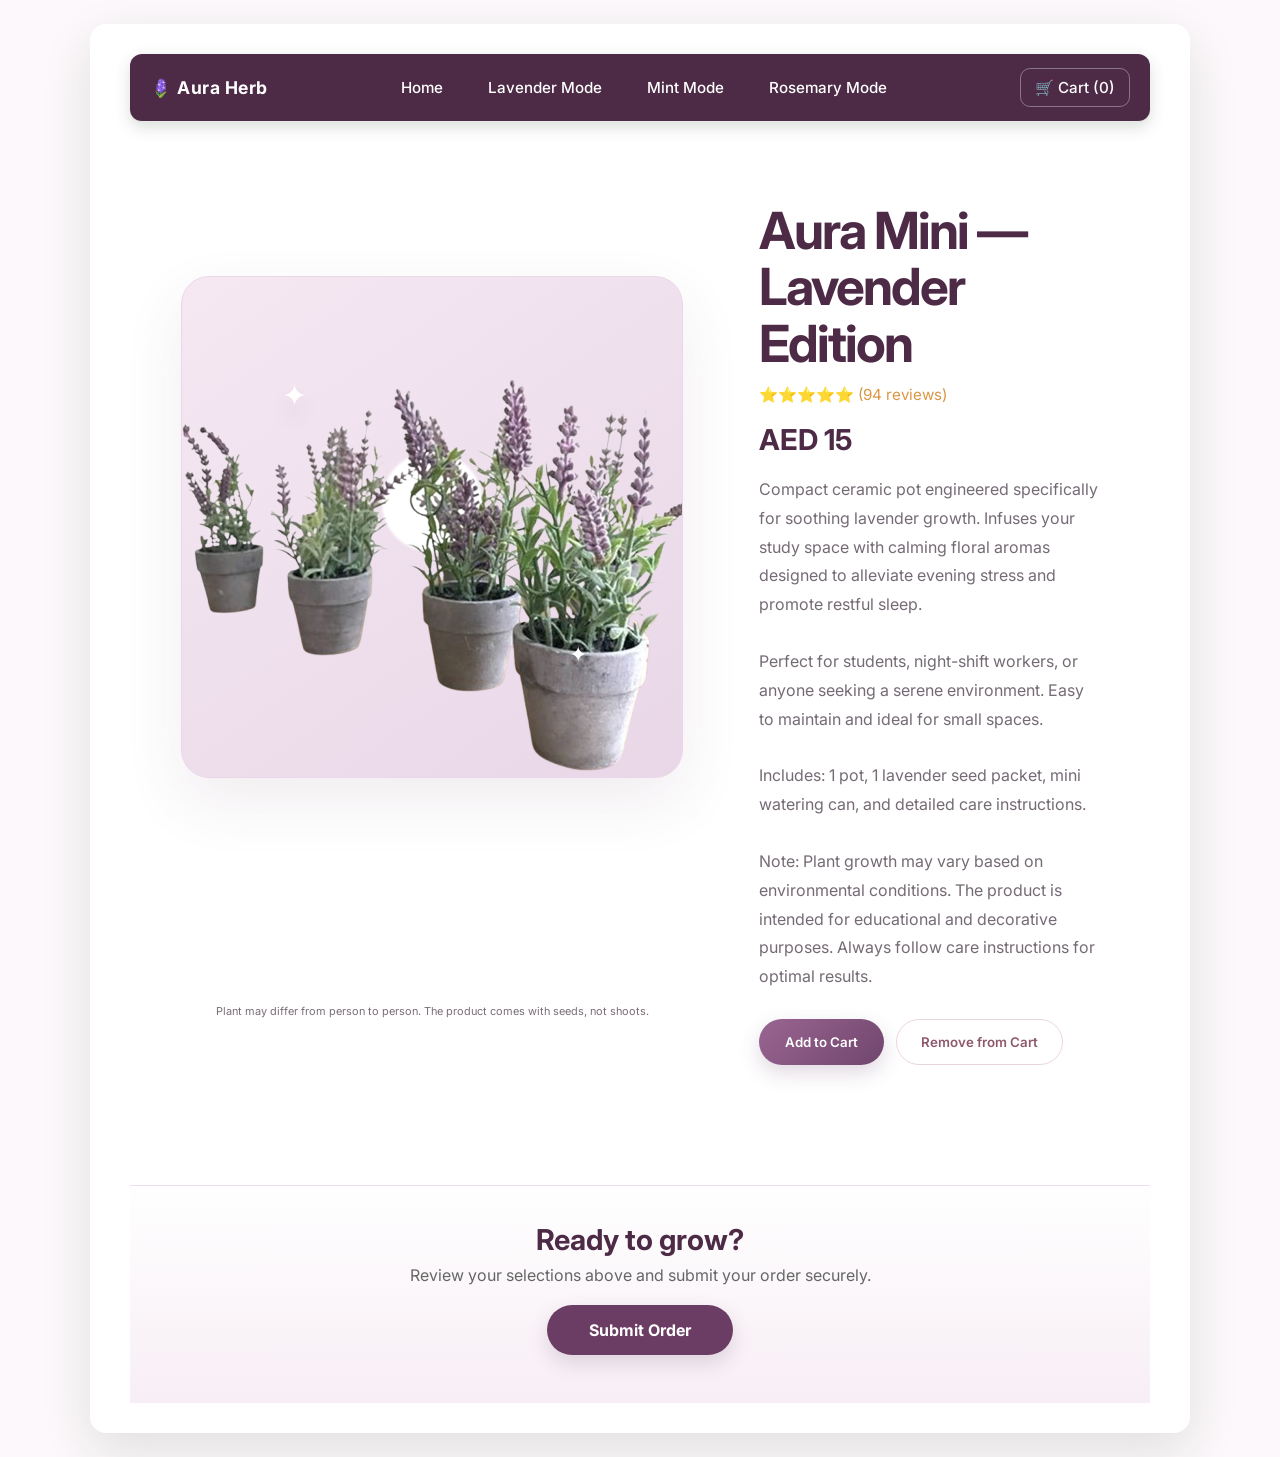
==== addtocartmini.html @ 8d998c8a "first commit" ====
<!DOCTYPE html>
<html lang="en">
<head>
    <meta charset="UTF-8">
    <meta name="viewport" content="width=device-width, initial-scale=1.0">
    <title>Aura Mini (Lavender) - Aura Herb</title>
    <link rel="stylesheet" href="style.css">
    <link href="https://fonts.googleapis.com/css2?family=Inter:wght@300;400;500;600;700&display=swap" rel="stylesheet">
    <style>
        :root { --theme-color: #8b5585; --theme-light: #f7eef5; }
        body { background: #fcf8fb; color: #392638; }
        .page-container { overflow: hidden; }
        .product-detail-container { display: grid; grid-template-columns: 1fr 1fr; gap: clamp(28px, 6vw, 76px); padding: clamp(36px, 7vw, 80px) 5%; align-items: center; }
        .product-visual { display: flex; flex-direction: column; gap: 14px; }
        .product-gallery { position: relative; isolation: isolate; min-height: 390px; background: radial-gradient(circle at 50% 45%, #fff 0 13%, transparent 14%), linear-gradient(145deg, #f5e8f2, #e9d7e8); border: 1px solid #ead8e8; box-shadow: 0 24px 60px #693d6018; border-radius: 28px; display: grid; place-items: center; font-size: clamp(100px, 15vw, 170px); }
        .product-gallery::before, .product-gallery::after { content: "✦"; position: absolute; color: #fff; font-size: 30px; animation: twinkle 3s ease-in-out infinite; }
        .product-gallery::before { top: 20%; left: 20%; }
        .product-gallery::after { right: 19%; bottom: 22%; font-size: 22px; animation-delay: 1.2s; }
        .product-gallery { animation: float-in 800ms both; }
        .product-gallery { text-shadow: 0 14px 20px #754f7025; }
        .product-note { grid-column: 1; grid-row: 2; color: #7a6d78; text-align: center; font-size: 0.82rem; line-height: 1.5; margin: 0; }
        .product-info { grid-column: 2; grid-row: 1 / span 2; animation: fade-up 700ms 120ms both; }
        .product-info h1 { color: #4d2a45; font-size: clamp(2rem, 4vw, 3.2rem); letter-spacing: -0.04em; line-height: 1.1; margin-bottom: 14px; }
        .rating { color: #d99745; margin-bottom: 18px; font-size: 0.95rem; }
        .price { font-size: 1.8rem; font-weight: 700; color: #4d2a45; margin-bottom: 18px; }
        .description { color: #756b75; font-size: 1rem; line-height: 1.8; margin-bottom: 28px; max-width: 52ch; }
        .cart-actions { display: flex; flex-wrap: wrap; gap: 12px; margin-bottom: 30px; }
        .btn-add, .btn-remove, .btn-submit { transition: transform 180ms ease, box-shadow 180ms ease, background-color 180ms ease; }
        .btn-add { background: linear-gradient(135deg, #9a6592, #70466d); color: white; border: none; padding: 14px 26px; border-radius: 999px; font-weight: 600; cursor: pointer; box-shadow: 0 8px 20px #70466d35; }
        .btn-remove { background-color: #fff; color: #8f596d; border: 1px solid #ead5df; padding: 14px 24px; border-radius: 999px; font-weight: 600; cursor: pointer; }
        .btn-add:hover, .btn-submit:hover { transform: translateY(-3px); box-shadow: 0 12px 24px #70466d40; }
        .btn-remove:hover { transform: translateY(-2px); background: #fbf1f5; }
        button:focus-visible, a:focus-visible { outline: 3px solid #d7a6d0; outline-offset: 4px; }
        .order-section { border-top: 1px solid #eddfeb; padding: 36px 20px 48px; margin-top: 10px; text-align: center; background: linear-gradient(180deg, transparent, #f7eef5); }
        .order-section h2 { color: #4d2a45; font-size: 1.8rem; margin-bottom: 8px; }
        .btn-submit { background-color: #6b3d64; color: white; border: none; padding: 15px 42px; font-size: 1rem; font-weight: 700; border-radius: 999px; cursor: pointer; box-shadow: 0 8px 20px #70466d30; }
        @keyframes float-in { from { opacity: 0; transform: translateY(18px) scale(.98); } to { opacity: 1; transform: translateY(0) scale(1); } }
        @keyframes fade-up { from { opacity: 0; transform: translateY(16px); } to { opacity: 1; transform: translateY(0); } }
        @keyframes twinkle { 0%, 100% { opacity: .4; transform: scale(.8) rotate(0); } 50% { opacity: 1; transform: scale(1.2) rotate(25deg); } }
        @media (max-width: 700px) { .product-detail-container { grid-template-columns: 1fr; padding-inline: 6%; } .product-gallery { min-height: 280px; } .product-note, .product-info { grid-column: 1; grid-row: auto; } .product-info h1 { font-size: 2.2rem; } }
        @media (prefers-reduced-motion: reduce) { *, *::before, *::after { animation-duration: .01ms !important; animation-iteration-count: 1 !important; scroll-behavior: auto !important; transition-duration: .01ms !important; } }
    </style>
</head>
<body>
    <div class="page-container">
        <header class="navbar" style="background-color: rgb(77,42,69);">
            <div class="logo-area"><a href="index.html" style="color:white; text-decoration:none;">🪻 Aura Herb</a></div>
            <nav class="nav-links">
                <a href="index.html">Home</a>
                <a href="addtocartmini.html">Lavender Mode</a>
                <a href="addtocartstudent.html">Mint Mode</a>
                <a href="addtocartpremium.html">Rosemary Mode</a>
            </nav>
            <div class="cart-area"><span class="cart-link" id="cart-counter">🛒 Cart (0)</span></div>
        </header>

        <main class="product-detail-container">
            <div class="product-gallery">
                <img src="minilaven.png" alt="Lavender Plant">
            </div>
            <p class="product-note"><small>Plant may differ from person to person. The product comes with seeds, not shoots.</small></p>
            <div class="product-info">
                <h1>Aura Mini — Lavender Edition</h1>
                <div class="rating">⭐⭐⭐⭐⭐ (94 reviews)</div>
                <div class="price">AED 15</div>
                <p class="description">Compact ceramic pot engineered specifically for soothing lavender growth. Infuses your study space with calming floral aromas designed to alleviate evening stress and promote restful sleep.</p>
                <p class="description">Perfect for students, night-shift workers, or anyone seeking a serene environment. Easy to maintain and ideal for small spaces.</p>
                <p class="description">Includes: 1 pot, 1 lavender seed packet, mini watering can, and detailed care instructions.</p>
                <p class="description">Note: Plant growth may vary based on environmental conditions. The product is intended for educational and decorative purposes. Always follow care instructions for optimal results.</p>
                               
                <div class="cart-actions">
                    <button class="btn-add" onclick="updateCart(1)">Add to Cart</button>
                    <button class="btn-remove" onclick="updateCart(-1)">Remove from Cart</button>
                </div>
            </div>
        </main>

        <section class="order-section">
            <h2>Ready to grow?</h2>
            <p style="color:#666; margin-bottom:20px;">Review your selections above and submit your order securely.</p>
            <button class="btn-submit" onclick="submitOrder()">Submit Order</button>
        </section>
    </div>

    <script>
        let cartCount = 0;
        function updateCart(change) {
            cartCount = Math.max(0, cartCount + change);
            document.getElementById('cart-counter').innerText = `🛒 Cart (${cartCount})`;
        }
        function submitOrder() {
            if(cartCount === 0) { alert('Your cart is empty!'); }
            else { alert('Order successfully submitted! Thank you for choosing Aura Herb.'); cartCount = 0; updateCart(0); }
        }
    </script>
</body>
</html>
---- style.css ----
/* Reset & Base Styles */
* {
    margin: 0;
    padding: 0;
    box-sizing: border-box;
    font-family: 'Inter', sans-serif;
}

body {
    background: radial-gradient(ellipse at top left, #e8efdf 0, #f5f5ee 48%, #e9eee6 100%);
    color: #2c3e50;
    padding: 24px;
    min-height: 100vh;
}

/* Outer Wrapper simulating window layout */
.page-container {
    max-width: 1100px;
    margin: 0 auto;
    background-color: #ffffff;
    border-radius: 16px;
    box-shadow: 0 18px 50px rgba(35, 57, 31, 0.12);
    overflow: hidden;
    padding: 30px 40px;
    animation: page-enter 0.7s ease-out both;
}

@keyframes page-enter {
    from { opacity: 0; transform: translateY(14px); }
    to { opacity: 1; transform: translateY(0); }
}

/* Navbar */
.navbar {
    display: flex;
    justify-content: space-between;
    align-items: center;
    padding: 14px 20px;
    border-bottom: 1px solid #eaeaea;
    background-color: rgb(51,77,42);
    border-radius: 12px;
    box-shadow: 0 5px 16px rgba(27, 48, 23, 0.16);
    animation: navbar-enter 0.5s ease-out both;
}

.logo-area {
    display: flex;
    align-items: center;
    gap: 8px;
    font-weight: 700;
    font-size: 1.1rem;
    letter-spacing: 0.5px;
    color: #fff;
    transition: transform 0.2s ease;
}

.logo-area:hover {
    transform: translateY(-2px);
}

.nav-links {
    display: flex;
    gap: 25px;
    color: white;
}
.nav-links a {
    text-decoration: none;
    color: white;
    font-size: 0.95rem;
    font-weight: 500;
    display: inline-block;
    padding: 8px 10px;
    border-radius: 8px;
    transition: color 0.2s ease, background-color 0.2s ease, transform 0.2s ease;
}

.nav-links a:hover {
    color: #dfeadf;
    background-color: rgba(255, 255, 255, 0.12);
    transform: translateY(-2px);
}

.cart-area .cart-link {
    text-decoration: none;
    color: #fdfcfc;
    font-weight: 500;
    font-size: 0.95rem;
    display: inline-block;
    padding: 9px 14px;
    border: 1px solid rgba(255, 255, 255, 0.35);
    border-radius: 10px;
    transition: background-color 0.2s ease, transform 0.2s ease, box-shadow 0.2s ease;
}

.cart-area .cart-link:hover {
    background-color: rgba(255, 255, 255, 0.12);
    transform: translateY(-2px);
    box-shadow: 0 4px 12px rgba(0, 0, 0, 0.14);
}

@keyframes navbar-enter {
    from { opacity: 0; transform: translateY(-8px); }
    to { opacity: 1; transform: translateY(0); }
}

@media (prefers-reduced-motion: reduce) {
    .navbar { animation: none; }
    .logo-area, .nav-links a, .cart-area .cart-link { transition: none; }
}

/* Hero Section */
.hero-section {
    display: flex;
    align-items: center;
    justify-content: space-between;
    padding: 64px 0;
    border-bottom: 1px solid #eaeaea;
    gap: 30px;
}

.hero-content {
    flex: 1;
}

.hero-title {
    font-size: clamp(2.2rem, 5vw, 3.5rem);
    line-height: 1.2;
    color: rgb(51,77,42);
    font-weight: 700;
    margin-bottom: 15px;
}

.hero-subtitle {
    font-size: 0.95rem;
    color: rgb(51,77,42);
    line-height: 1.5;
    margin-bottom: 25px;
}

.hero-buttons {
    display: flex;
    gap: 12px;
}
/* Enable smooth scrolling across the whole page */
html {
    scroll-behavior: smooth;
}

.hero-buttons {
    position: relative;
    z-index: 10; /* Ensures buttons sit above background layers and remain clickable */
}

.btn {
    padding: 10px 22px;
    border-radius: 6px;
    font-size: 0.9rem;
    font-weight: 500;
    cursor: pointer;
    transition: background 0.2s;
    display: inline-block; /* Ensures anchor tags behave properly like buttons */
}

.btn-primary {
    background-color: #63885e;
    color: #ffffff;
    border: none;
}

.btn-primary:hover {
    background-color: #52734d;
}

.btn-secondary {
    background-color: #f3f4f6;
    color: #333;
    border: 1px solid #d1d5db;
}

.btn-secondary:hover {
    background-color: #e5e7eb;
}

/* Collection Section */
.collection-section {
    padding: 50px 0;
    text-align: center;
    border-bottom: 1px solid #eaeaea;
}

.section-header h2 {
    font-size: 1.6rem;
    color: #334d2a;
    margin-bottom: 8px;
}

.section-header p {
    font-size: 0.9rem;
    color: #687563;
    margin-bottom: 5px;
}

.product-grid {
    display: grid;
    grid-template-columns: repeat(3, 1fr);
    gap: 20px;
    margin-top: 24px;
}

.product-card {
    background: #ffffff;
    border: 1px solid #eaeaea;
    border-radius: 12px;
    padding: 25px 20px;
    text-align: center;
    box-shadow: 0 4px 12px rgba(0,0,0,0.02);
    transition: transform 0.3s ease, box-shadow 0.3s ease, border-color 0.3s ease;
}

.product-card:hover {
    transform: translateY(-7px);
    border-color: #c7d7bf;
    box-shadow: 0 14px 30px rgba(43, 77, 39, 0.12);
}

.product-img-box {
    font-size: 2.5rem;
    margin-bottom: 15px;
    background: #f4f7f4;
    padding: 20px;
    border-radius: 8px;
}

.product-name {
    font-size: 1.05rem;
    font-weight: 600;
    color: #222;
    margin-bottom: 6px;
}

.product-desc {
    font-size: 0.8rem;
    color: #666;
    margin-bottom: 15px;
    line-height: 1.4;
}

.product-price {
    font-size: 0.95rem;
    font-weight: 700;
    color: #2b4d27;
    margin-bottom: 15px;
}

.btn-card {
    width: 100%;
    background-color: #729c6e;
    color: white;
    padding: 10px 22px;
    border-radius: 6px;
    border: none;
    font-weight: 500;
    cursor: pointer;
}

.btn-card:hover {
    background-color: #60835c;
}

/* Footer Badges Container */
.footer-badges {
    display: flex;
    justify-content: space-around;
    padding-top: 35px;
    text-align: left;
}

.badge-item {
    display: flex;
    align-items: center;
    gap: 12px;
}

.badge-icon {
    font-size: 1.5rem;
    background: #f4f7f4;
    padding: 10px;
    border-radius: 8px;
}

.badge-item strong {
    font-size: 0.85rem;
    color: #333;
    display: block;
    margin-bottom: 2px;
}

.badge-item p {
    font-size: 0.75rem;
    color: #777;
}

/* Responsive adjustments */
@media (max-width: 768px) {
    body { padding: 12px; }
    .page-container { padding: 20px; }
    .hero-section, .product-grid, .footer-badges {
        flex-direction: column;
        grid-template-columns: 1fr;
        gap: 25px;
    }
    .navbar {
        flex-direction: column;
        gap: 15px;
    }
    .nav-links { flex-wrap: wrap; justify-content: center; gap: 8px; }
    .hero-section { padding: 40px 0; }
}

@media (prefers-reduced-motion: reduce) {
    *, *::before, *::after {
        animation-duration: 0.01ms !important;
        animation-iteration-count: 1 !important;
        scroll-behavior: auto !important;
        transition-duration: 0.01ms !important;
    }
}
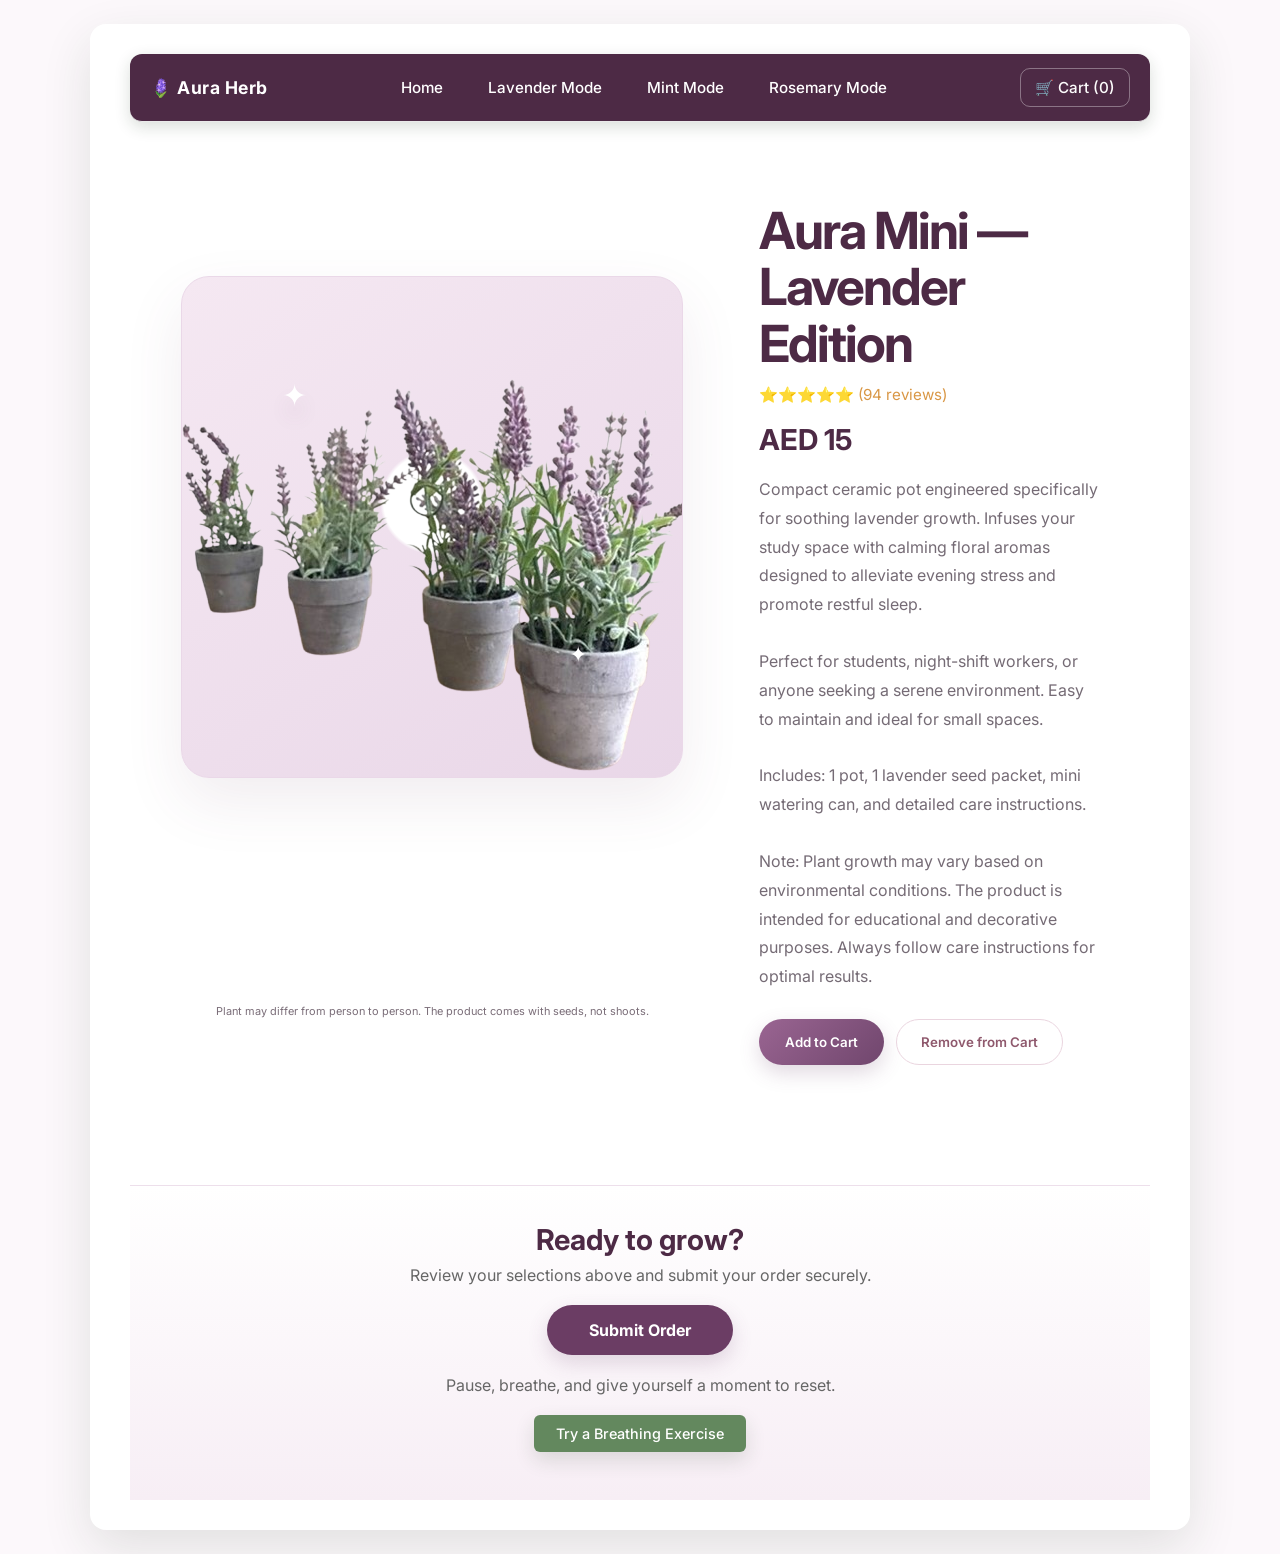
==== commit 07e26937: "updated 3 pages" ====
--- a/addtocartmini.html
+++ b/addtocartmini.html
@@ -80,6 +80,13 @@
             <h2>Ready to grow?</h2>
             <p style="color:#666; margin-bottom:20px;">Review your selections above and submit your order securely.</p>
             <button class="btn-submit" onclick="submitOrder()">Submit Order</button>
+        
+        
+        <section class="breathing-cta" aria-label="Breathing exercise">
+        <p style="color:#666; margin-top:20px;">Pause, breathe, and give yourself a moment to reset.</p>
+        <a class="btn btn-primary" href="breathing-exercises.html" style="text-decoration:none; box-shadow:0 8px 20px #253c2424; margin-top:20px;">Try a Breathing Exercise</a>
+    </section>
+        
         </section>
     </div>
 
